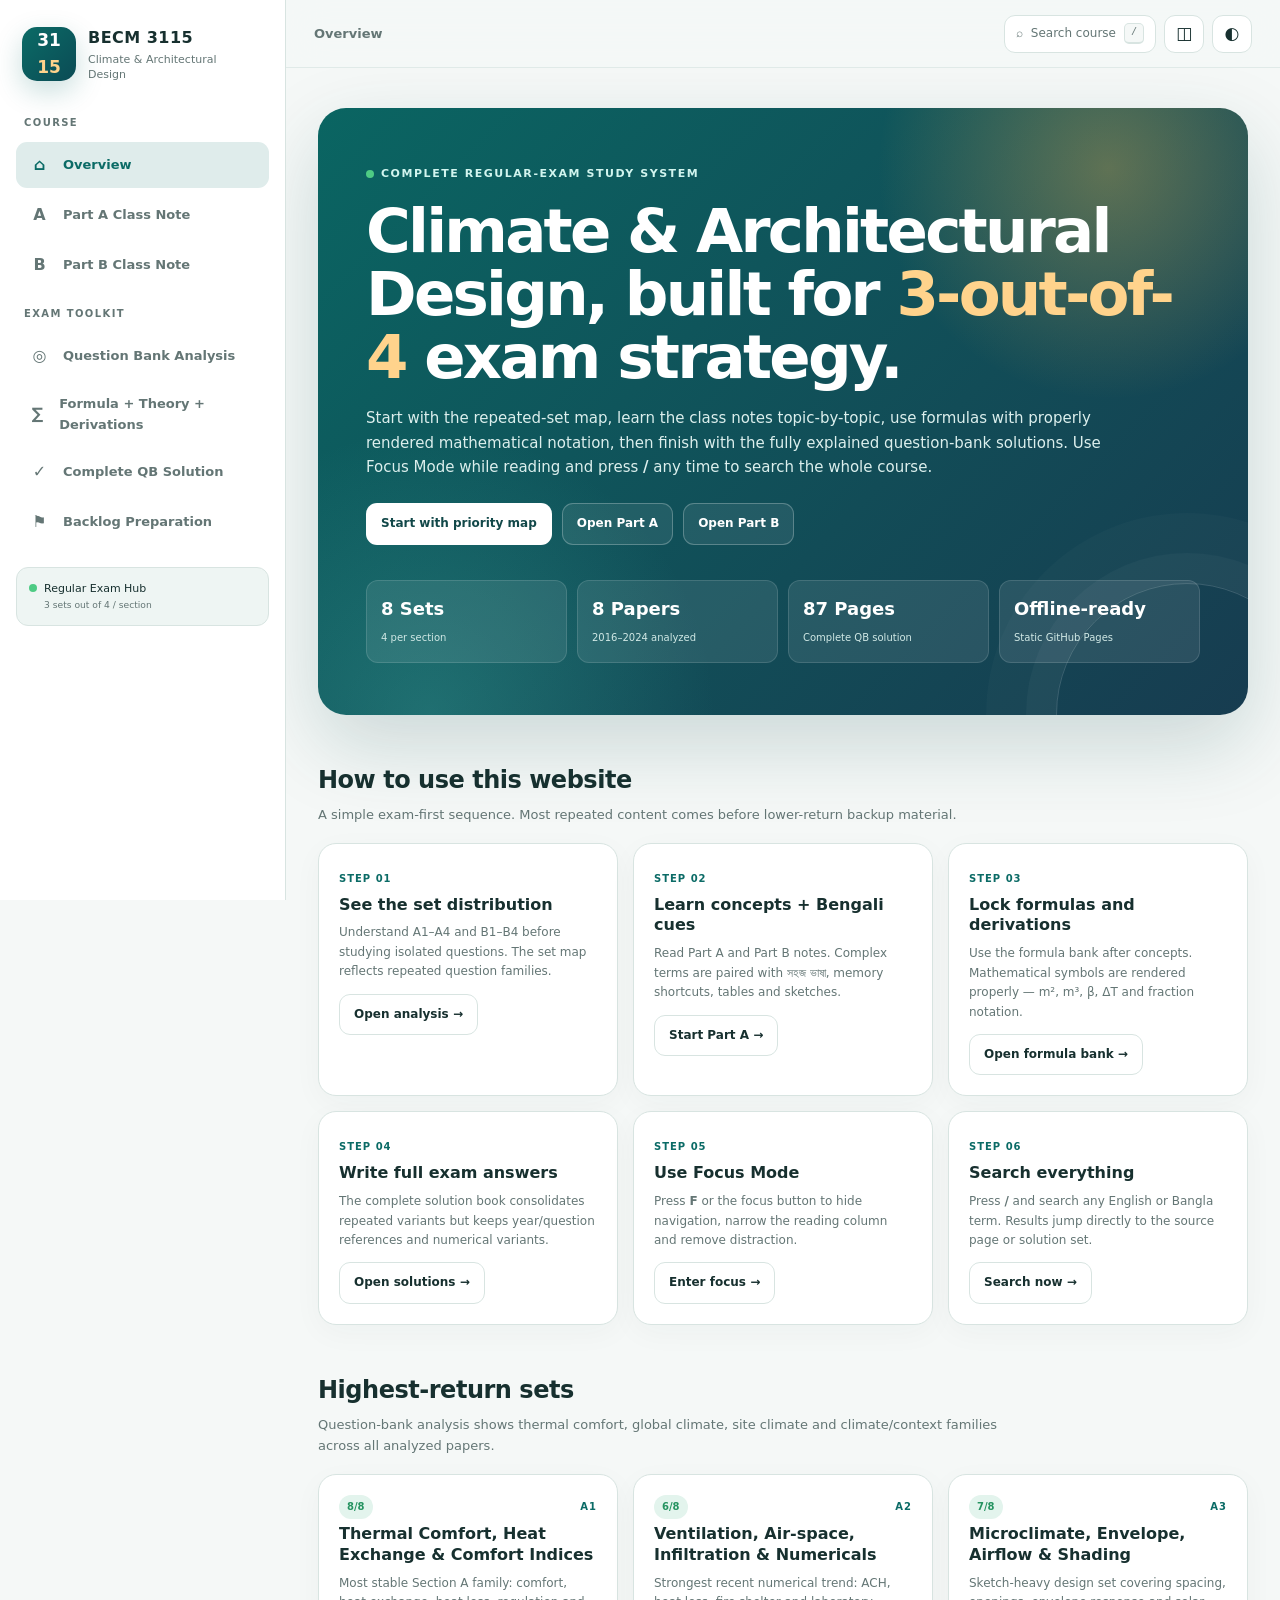
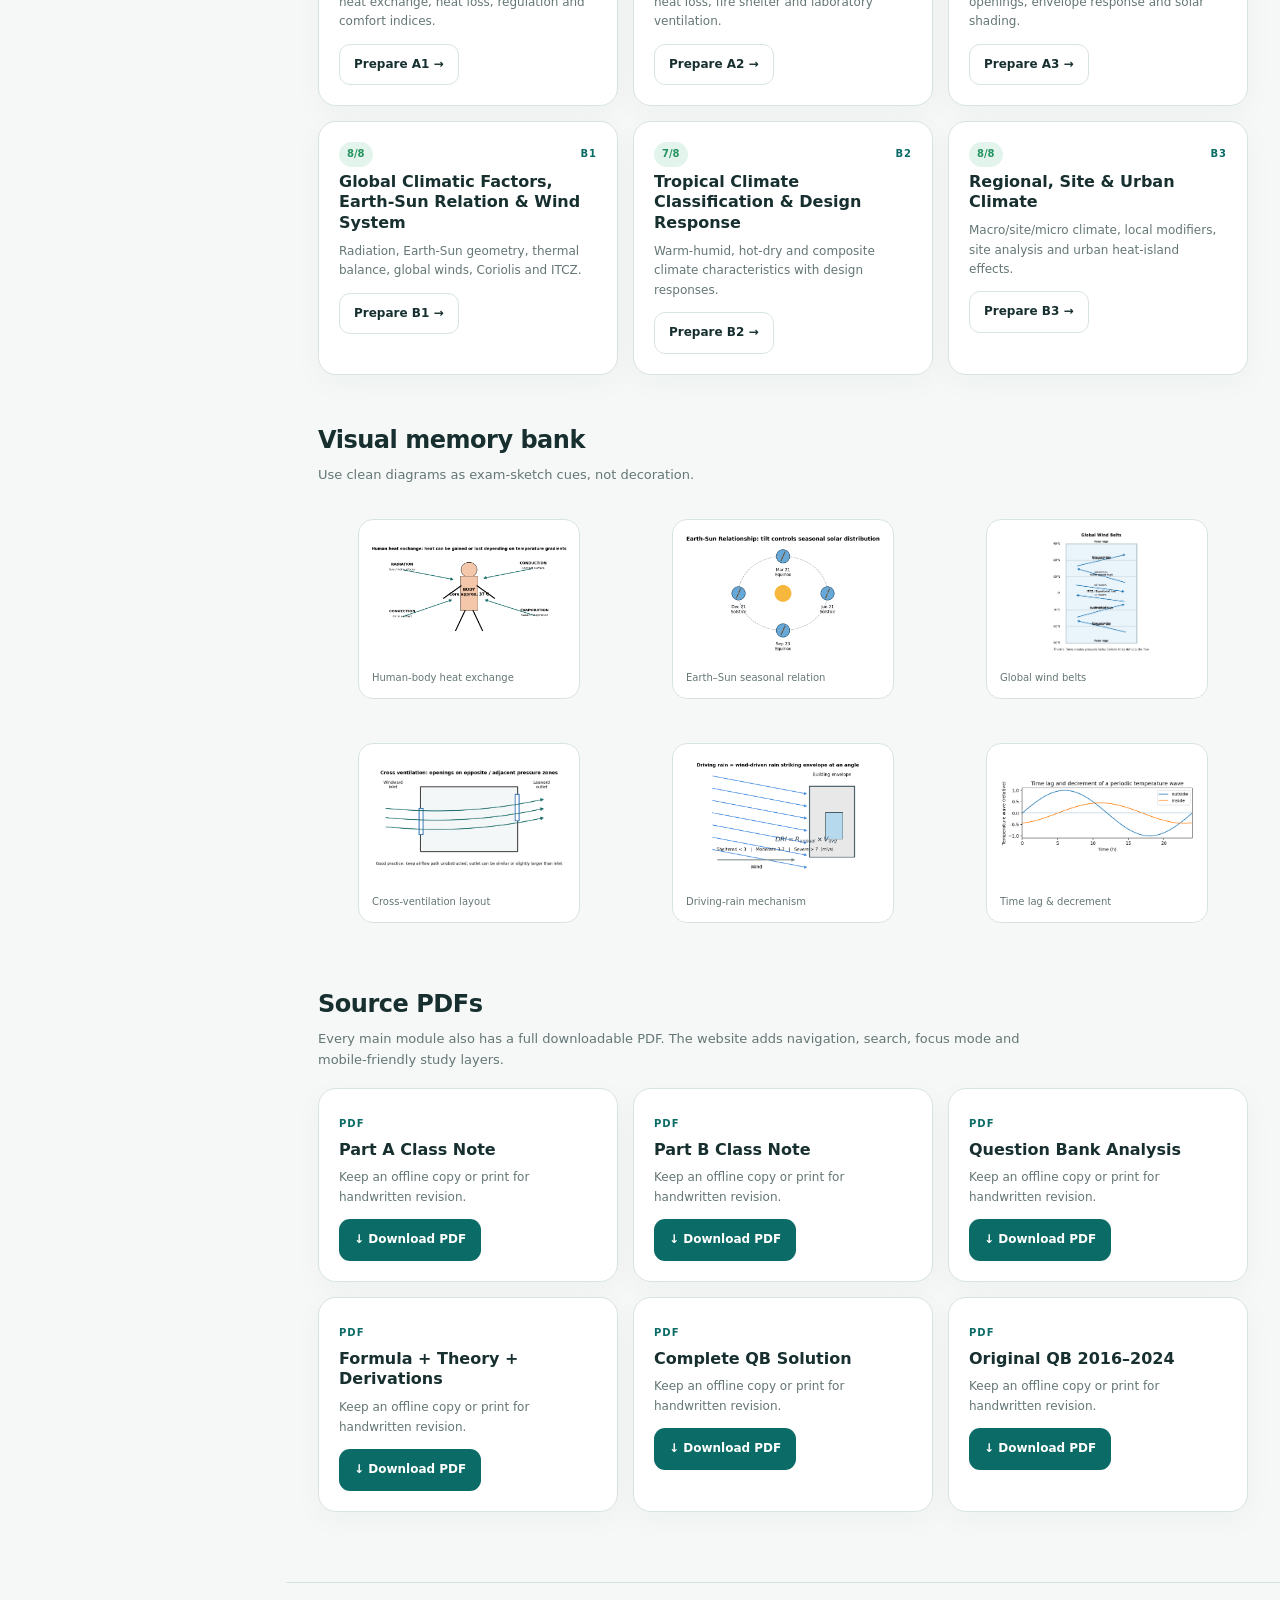
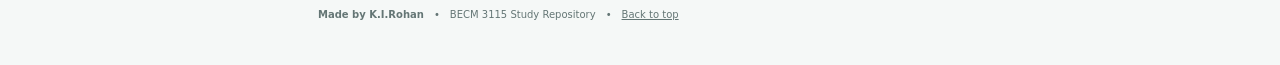
==== index.html @ ca689775 "Add files via upload" ====
<!doctype html>
<html lang="en" data-theme="light">
<head>
<meta charset="utf-8"><meta name="viewport" content="width=device-width,initial-scale=1,viewport-fit=cover">
<meta name="theme-color" content="#0b6b66"><meta name="description" content="BECM 3115 Climate & Architectural Design — complete exam-focused learning website with class notes, question bank analysis, formulas, derivations and complete solutions.">
<title>BECM 3115 — Climate & Architectural Design</title>
<link rel="icon" href="assets/img/favicon.svg" type="image/svg+xml">
<link rel="manifest" href="manifest.webmanifest"><link rel="stylesheet" href="assets/css/styles.css">
</head>
<body>
<div id="appShell">
  <div id="readingProgress"></div>
  <aside class="sidebar" id="sidebar" aria-label="Course navigation">
    <a class="brand" href="#home"><span class="brandMark">31<span>15</span></span><span><b>BECM 3115</b><small>Climate & Architectural Design</small></span></a>
    <nav id="navList"></nav>
    <div class="sideFoot"><span class="pulseDot"></span><span>Regular Exam Hub</span><small>3 sets out of 4 / section</small></div>
  </aside>
  <div class="scrim" id="scrim"></div>
  <main class="main">
    <header class="topbar">
      <button class="iconBtn mobileOnly" id="menuBtn" aria-label="Open navigation">☰</button>
      <div class="crumb" id="crumb">Course Overview</div>
      <div class="topActions">
        <button class="searchBtn" id="openSearch"><span>⌕</span><span class="searchLabel">Search course</span><kbd>/</kbd></button>
        <button class="iconBtn" id="focusBtn" title="Focus mode (F)" aria-label="Toggle focus mode">◫</button>
        <button class="iconBtn" id="themeBtn" title="Light/Dark mode" aria-label="Toggle theme">◐</button>
      </div>
    </header>
    <div id="view" class="view" aria-live="polite"></div>
    <footer><b>Made by K.I.Rohan</b><span>•</span><span>BECM 3115 Study Repository</span><span>•</span><a href="#home">Back to top</a></footer>
  </main>
</div>
<div class="searchOverlay" id="searchOverlay" hidden>
  <div class="searchPanel" role="dialog" aria-modal="true" aria-label="Course search">
    <div class="searchHead"><span>⌕</span><input id="searchInput" autocomplete="off" placeholder="Search heat balance, DRI, ventilation, KHANA…"><button id="closeSearch">Esc</button></div>
    <div class="searchMeta" id="searchMeta">Type at least 2 characters. Bengali and English terms are supported.</div>
    <div class="searchResults" id="searchResults"></div>
  </div>
</div>
<noscript><div style="padding:2rem;font-family:sans-serif">This study site needs JavaScript for search, routing and focus mode. PDFs are available inside <code>assets/pdfs/</code>.</div></noscript>
<script src="assets/js/app.js" defer></script>
</body></html>
---- assets/css/styles.css ----
:root{--bg:#f5f8f7;--surface:#fff;--surface2:#eef5f3;--text:#17302f;--muted:#647675;--line:#d8e4e1;--brand:#0b6b66;--brand2:#16857d;--gold:#b77a23;--red:#aa4e44;--navy:#183b50;--shadow:0 18px 46px rgba(15,60,57,.08);--radius:18px;--sidebar:286px;--focus-width:900px;--ease:cubic-bezier(.2,.8,.2,1)}
html[data-theme="dark"]{--bg:#0c1515;--surface:#111e1e;--surface2:#162727;--text:#e7f1ef;--muted:#98adaa;--line:#29413e;--brand:#4fc1b6;--brand2:#76d4cb;--gold:#e6ad59;--red:#dd7d73;--navy:#9cc8df;--shadow:0 18px 46px rgba(0,0,0,.28)}
*{box-sizing:border-box}html{scroll-behavior:smooth}body{margin:0;background:var(--bg);color:var(--text);font-family:Inter,ui-sans-serif,system-ui,-apple-system,"Segoe UI","Noto Sans Bengali",sans-serif;line-height:1.62;text-rendering:optimizeLegibility}a{color:inherit}button,input{font:inherit}.main{margin-left:var(--sidebar);min-height:100vh}.sidebar{position:fixed;z-index:30;inset:0 auto 0 0;width:var(--sidebar);padding:20px 16px;background:color-mix(in srgb,var(--surface) 96%,transparent);border-right:1px solid var(--line);backdrop-filter:blur(18px);overflow:auto}.brand{display:flex;align-items:center;gap:12px;text-decoration:none;padding:5px 6px 18px}.brandMark{display:grid;place-items:center;width:54px;height:54px;border-radius:15px;background:linear-gradient(135deg,var(--brand),#0b4b55);color:white;font-weight:900;font-size:17px;box-shadow:0 10px 28px rgba(11,107,102,.22)}.brandMark span{color:#ffd38c}.brand b{display:block;letter-spacing:.03em}.brand small{display:block;color:var(--muted);font-size:11px;max-width:160px;line-height:1.35;margin-top:2px}.sidebar nav{display:grid;gap:4px}.navLink{display:flex;gap:11px;align-items:center;padding:10px 11px;border-radius:11px;text-decoration:none;color:var(--muted);font-size:13px;font-weight:650;transition:.2s var(--ease)}.navLink .nicon{width:25px;text-align:center;font-size:16px}.navLink:hover{background:var(--surface2);color:var(--text);transform:translateX(2px)}.navLink.active{background:color-mix(in srgb,var(--brand) 13%,var(--surface));color:var(--brand)}.navSep{margin:14px 8px 7px;color:var(--muted);font-size:10px;font-weight:800;text-transform:uppercase;letter-spacing:.14em}.sideFoot{margin-top:22px;border:1px solid var(--line);padding:12px;border-radius:12px;background:var(--surface2);font-size:11px;display:grid;grid-template-columns:auto 1fr;gap:1px 7px;align-items:center}.sideFoot small{grid-column:2;color:var(--muted)}.pulseDot{width:8px;height:8px;background:#4ecb84;border-radius:50%;box-shadow:0 0 0 0 rgba(78,203,132,.5);animation:pulse 2s infinite}.topbar{height:68px;position:sticky;top:0;z-index:20;display:flex;align-items:center;justify-content:space-between;padding:0 28px;background:color-mix(in srgb,var(--bg) 82%,transparent);border-bottom:1px solid color-mix(in srgb,var(--line) 70%,transparent);backdrop-filter:blur(18px)}.crumb{font-size:13px;font-weight:750;color:var(--muted)}.topActions{display:flex;gap:8px;align-items:center}.iconBtn,.searchBtn{border:1px solid var(--line);background:var(--surface);color:var(--text);border-radius:11px;min-height:38px;cursor:pointer;transition:.2s var(--ease)}.iconBtn{width:40px;font-size:17px}.iconBtn:hover,.searchBtn:hover{transform:translateY(-1px);box-shadow:var(--shadow);border-color:color-mix(in srgb,var(--brand) 35%,var(--line))}.searchBtn{padding:0 11px;display:flex;gap:8px;align-items:center;color:var(--muted);font-size:12px}.searchBtn kbd{font-size:10px;border:1px solid var(--line);border-bottom-width:2px;padding:1px 6px;border-radius:5px;background:var(--bg)}.view{max-width:1280px;margin:0 auto;padding:40px 32px 70px;animation:fade .35s var(--ease)}.hero{position:relative;overflow:hidden;padding:52px 48px;border-radius:28px;background:radial-gradient(circle at 85% 10%,rgba(240,180,77,.35),transparent 24%),radial-gradient(circle at 12% 100%,rgba(73,188,174,.28),transparent 28%),linear-gradient(135deg,#0a6562,#173c50);color:white;box-shadow:0 30px 80px rgba(10,70,70,.18)}.hero:after{content:"";position:absolute;width:260px;height:260px;border:1px solid rgba(255,255,255,.16);border-radius:50%;right:-70px;bottom:-130px;box-shadow:0 0 0 30px rgba(255,255,255,.03),0 0 0 70px rgba(255,255,255,.02)}.eyebrow{display:inline-flex;align-items:center;gap:7px;font-size:11px;text-transform:uppercase;letter-spacing:.14em;font-weight:850;color:#d2f5ef}.hero h1{font-size:clamp(32px,5vw,61px);line-height:1.03;letter-spacing:-.045em;margin:14px 0 18px;max-width:830px}.hero p{max-width:760px;color:#dcefed;font-size:15px}.heroActions,.pageActions{display:flex;gap:10px;flex-wrap:wrap;margin-top:24px}.btn{display:inline-flex;align-items:center;justify-content:center;gap:8px;border-radius:11px;padding:10px 14px;border:1px solid transparent;text-decoration:none;font-weight:750;font-size:12px;cursor:pointer;transition:.2s var(--ease)}.btn.primary{background:white;color:#124849}.btn.secondary{background:rgba(255,255,255,.08);color:white;border-color:rgba(255,255,255,.25)}.btn.brand{background:var(--brand);color:#fff}.btn.ghost{background:var(--surface);border-color:var(--line);color:var(--text)}.btn:hover{transform:translateY(-2px);box-shadow:0 12px 30px rgba(0,0,0,.12)}.heroStats{display:grid;grid-template-columns:repeat(4,minmax(0,1fr));gap:10px;margin-top:35px;max-width:850px}.heroStat{padding:13px 14px;background:rgba(255,255,255,.09);border:1px solid rgba(255,255,255,.13);border-radius:12px}.heroStat b{display:block;font-size:18px}.heroStat span{font-size:10px;color:#d0e8e5}.sectionHead{display:flex;gap:18px;justify-content:space-between;align-items:end;margin:46px 0 18px}.sectionHead h2{font-size:24px;letter-spacing:-.02em;margin:0}.sectionHead p{margin:4px 0 0;color:var(--muted);font-size:13px;max-width:720px}.grid{display:grid;grid-template-columns:repeat(3,minmax(0,1fr));gap:15px}.grid.two{grid-template-columns:repeat(2,minmax(0,1fr))}.card{border:1px solid var(--line);background:var(--surface);border-radius:var(--radius);padding:20px;box-shadow:0 8px 30px rgba(13,60,57,.035);transition:.25s var(--ease);position:relative;overflow:hidden}.card:hover{transform:translateY(-3px);box-shadow:var(--shadow);border-color:color-mix(in srgb,var(--brand) 32%,var(--line))}.card h3{margin:5px 0 8px;font-size:16px;line-height:1.3}.card p{font-size:12px;color:var(--muted);margin:0 0 12px}.card .mini{font-size:10px;text-transform:uppercase;letter-spacing:.1em;color:var(--brand);font-weight:850}.badge{display:inline-flex;align-items:center;padding:4px 8px;border-radius:999px;background:var(--surface2);color:var(--muted);font-size:10px;font-weight:800}.badge.s{background:color-mix(in srgb,#36b37e 14%,var(--surface));color:#259360}.badge.a{background:color-mix(in srgb,var(--gold) 15%,var(--surface));color:var(--gold)}.cardRow{display:flex;justify-content:space-between;gap:10px;align-items:center}.priorityStrip{height:4px;position:absolute;inset:0 0 auto;background:linear-gradient(90deg,var(--brand),#69c6b9,var(--gold))}.note{padding:15px 17px;border:1px solid color-mix(in srgb,var(--gold) 35%,var(--line));border-left:4px solid var(--gold);background:color-mix(in srgb,var(--gold) 7%,var(--surface));border-radius:12px;font-size:12px}.note strong{color:var(--gold)}.pageHero{display:grid;grid-template-columns:1fr auto;gap:20px;align-items:center;border-bottom:1px solid var(--line);padding-bottom:24px}.pageHero h1{font-size:clamp(28px,4vw,44px);margin:4px 0 8px;line-height:1.1;letter-spacing:-.035em}.pageHero p{color:var(--muted);max-width:760px;margin:0}.pageHero .tag{color:var(--brand);font-size:11px;font-weight:850;text-transform:uppercase;letter-spacing:.12em}.toc{display:flex;gap:8px;flex-wrap:wrap;margin:22px 0}.toc a,.setTab{padding:7px 10px;border:1px solid var(--line);background:var(--surface);border-radius:9px;text-decoration:none;font-size:11px;color:var(--muted);font-weight:700;cursor:pointer}.toc a:hover,.setTab:hover,.setTab.active{color:var(--brand);border-color:var(--brand);background:color-mix(in srgb,var(--brand) 7%,var(--surface))}.topicList{display:grid;gap:14px}.topic{display:grid;grid-template-columns:100px 1fr 190px;gap:18px;align-items:center;padding:18px;border:1px solid var(--line);background:var(--surface);border-radius:16px}.topicNum{font-size:34px;font-weight:900;color:color-mix(in srgb,var(--brand) 35%,var(--muted));letter-spacing:-.05em}.topic h3{margin:0 0 4px;font-size:16px}.topic p{margin:0;color:var(--muted);font-size:12px}.topic img{width:100%;height:100px;object-fit:contain;border-radius:10px;background:var(--surface2)}.formulaGrid{display:grid;grid-template-columns:repeat(2,minmax(0,1fr));gap:14px}.formulaCard{padding:18px;border:1px solid var(--line);border-radius:15px;background:var(--surface)}.formulaCard h3{font-size:14px;margin:0}.formulaCard math{font-size:1.35rem;margin:14px 0;color:var(--navy);overflow:auto;max-width:100%}.formulaCard p{font-size:11px;color:var(--muted);margin:0}.status{font-size:9px;font-weight:900;letter-spacing:.1em;padding:3px 7px;border-radius:99px;background:var(--surface2);color:var(--brand)}.dataTable{width:100%;border-collapse:separate;border-spacing:0;overflow:hidden;border:1px solid var(--line);border-radius:13px;background:var(--surface);font-size:12px}.dataTable th,.dataTable td{padding:10px 12px;border-bottom:1px solid var(--line);text-align:left}.dataTable th{background:var(--navy);color:var(--bg);font-size:10px;text-transform:uppercase;letter-spacing:.08em}.dataTable tr:last-child td{border-bottom:0}.dataTable td.num{font-variant-numeric:tabular-nums}.paperReader{margin-top:18px;display:grid;gap:16px}.paperPage{border:1px solid var(--line);border-radius:16px;background:var(--surface);overflow:hidden;scroll-margin-top:88px}.paperHead{display:flex;justify-content:space-between;align-items:center;padding:11px 15px;border-bottom:1px solid var(--line);background:var(--surface2)}.paperHead b{font-size:12px}.paperHead span{font-size:10px;color:var(--muted)}.paperText{margin:0;padding:18px;font-family:"Noto Sans Bengali",Inter,system-ui,sans-serif;font-size:12px;line-height:1.58;white-space:pre-wrap;overflow-wrap:anywhere;color:var(--text)}.readerControls{display:flex;gap:9px;flex-wrap:wrap;align-items:center;margin:18px 0}.readerControls select,.readerControls input{border:1px solid var(--line);border-radius:9px;background:var(--surface);color:var(--text);padding:8px 10px;font-size:11px}.diagramGrid{display:grid;grid-template-columns:repeat(3,minmax(0,1fr));gap:12px}.diagram{border:1px solid var(--line);border-radius:15px;background:var(--surface);padding:10px}.diagram img{width:100%;aspect-ratio:16/10;object-fit:contain;background:white;border-radius:10px}.diagram figcaption{font-size:10px;color:var(--muted);padding:7px 3px 2px}.backlogTimeline{display:grid;grid-template-columns:repeat(7,minmax(0,1fr));gap:8px}.day{border:1px solid var(--line);border-radius:12px;background:var(--surface);padding:12px;min-height:154px}.day b{display:block;font-size:11px;color:var(--brand);margin-bottom:6px}.day h4{font-size:12px;margin:0 0 5px}.day p{font-size:10px;color:var(--muted);margin:0}.checklist{display:grid;gap:8px}.check{display:flex;gap:10px;align-items:flex-start;border:1px solid var(--line);background:var(--surface);padding:11px 13px;border-radius:11px;font-size:12px}.check input{accent-color:var(--brand);margin-top:3px}.check.done{opacity:.55;text-decoration:line-through}.searchOverlay{position:fixed;z-index:100;inset:0;background:rgba(5,22,21,.58);backdrop-filter:blur(8px);padding:9vh 16px}.searchPanel{max-width:820px;margin:auto;border:1px solid var(--line);background:var(--surface);border-radius:18px;box-shadow:0 35px 100px rgba(0,0,0,.28);overflow:hidden}.searchHead{display:flex;align-items:center;gap:10px;padding:12px 14px;border-bottom:1px solid var(--line)}.searchHead input{flex:1;border:0;outline:0;background:transparent;color:var(--text);font-size:16px}.searchHead button{border:1px solid var(--line);background:var(--bg);color:var(--muted);border-radius:7px;padding:4px 8px;font-size:10px}.searchMeta{padding:8px 15px;color:var(--muted);font-size:10px;background:var(--surface2)}.searchResults{max-height:60vh;overflow:auto;padding:8px}.searchResult{display:block;text-decoration:none;padding:11px 12px;border-radius:10px}.searchResult:hover{background:var(--surface2)}.searchResult b{font-size:12px}.searchResult small{display:block;color:var(--brand);font-size:9px;font-weight:800;text-transform:uppercase;letter-spacing:.08em}.searchResult p{font-size:10px;color:var(--muted);margin:4px 0 0}.searchMark{background:color-mix(in srgb,var(--gold) 35%,transparent);color:inherit;border-radius:2px}.focusMode .sidebar,.focusMode .scrim{display:none!important}.focusMode .main{margin-left:0}.focusMode .view{max-width:var(--focus-width)}.focusMode .searchLabel,.focusMode .crumb{display:none}.focusMode .topbar{justify-content:flex-end}.mobileOnly{display:none}.scrim{display:none}footer{max-width:1280px;margin:0 auto;padding:24px 32px 42px;border-top:1px solid var(--line);color:var(--muted);font-size:10px;display:flex;gap:10px;flex-wrap:wrap}#readingProgress{position:fixed;z-index:60;left:0;top:0;height:2px;width:0;background:linear-gradient(90deg,var(--brand),var(--gold));transition:width .08s linear}.reveal{opacity:0;transform:translateY(12px);transition:.5s var(--ease)}.reveal.in{opacity:1;transform:none}@keyframes fade{from{opacity:.4;transform:translateY(4px)}to{opacity:1;transform:none}}@keyframes pulse{70%{box-shadow:0 0 0 8px rgba(78,203,132,0)}100%{box-shadow:0 0 0 0 rgba(78,203,132,0)}}
@media(max-width:1050px){.grid{grid-template-columns:repeat(2,minmax(0,1fr))}.heroStats{grid-template-columns:repeat(2,minmax(0,1fr))}.backlogTimeline{grid-template-columns:repeat(4,minmax(0,1fr))}.topic{grid-template-columns:72px 1fr}.topic img{display:none}.diagramGrid{grid-template-columns:repeat(2,minmax(0,1fr))}}
@media(max-width:820px){:root{--sidebar:280px}.main{margin-left:0}.sidebar{transform:translateX(-105%);transition:.25s var(--ease);box-shadow:20px 0 60px rgba(0,0,0,.16)}body.menuOpen .sidebar{transform:none}.scrim{position:fixed;z-index:25;inset:0;background:rgba(0,0,0,.38)}body.menuOpen .scrim{display:block}.mobileOnly{display:inline-grid;place-items:center}.topbar{padding:0 15px}.view{padding:28px 16px 55px}.hero{padding:38px 24px}.hero h1{font-size:37px}.pageHero{grid-template-columns:1fr}.pageActions{margin-top:4px}.grid,.grid.two,.formulaGrid{grid-template-columns:1fr}.backlogTimeline{grid-template-columns:repeat(2,minmax(0,1fr))}.searchLabel{display:none}.searchBtn kbd{display:none}.topic{grid-template-columns:56px 1fr;padding:14px}.topicNum{font-size:25px}.diagramGrid{grid-template-columns:1fr}.paperText{font-size:11px;padding:14px}footer{padding:20px 16px 35px}}
@media(max-width:480px){.heroStats{grid-template-columns:1fr 1fr}.heroStat b{font-size:15px}.hero{border-radius:20px}.backlogTimeline{grid-template-columns:1fr}.crumb{max-width:120px;white-space:nowrap;overflow:hidden;text-overflow:ellipsis}.searchOverlay{padding:5vh 8px}.sectionHead{align-items:start;flex-direction:column}.formulaCard math{font-size:1.08rem}}
@media(prefers-reduced-motion:reduce){*,*:before,*:after{animation:none!important;transition:none!important;scroll-behavior:auto!important}.reveal{opacity:1;transform:none}}
@media print{.sidebar,.topbar,.searchOverlay,#readingProgress,.pageActions,.readerControls,footer{display:none!important}.main{margin:0}.view{max-width:none;padding:0}.card,.paperPage,.formulaCard{box-shadow:none;break-inside:avoid}.hero{color:#111;background:white;border:1px solid #ccc}}
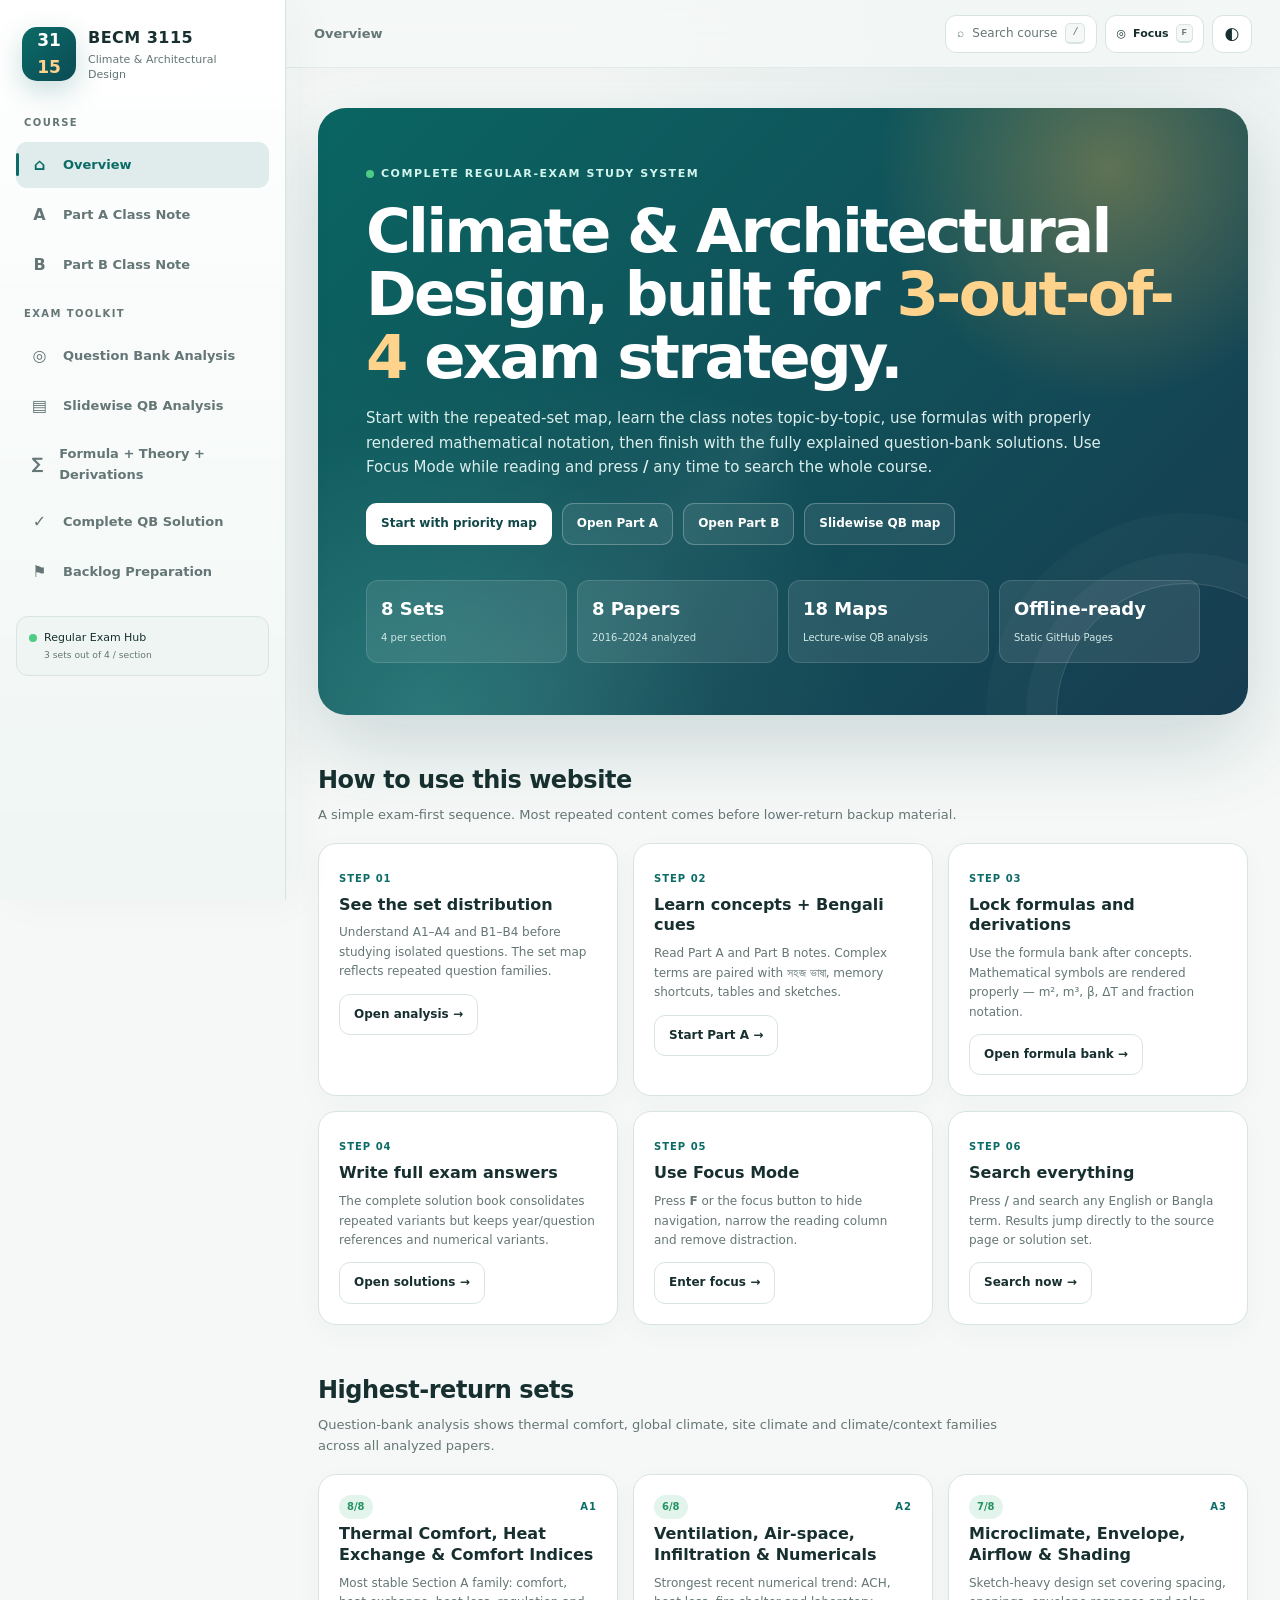
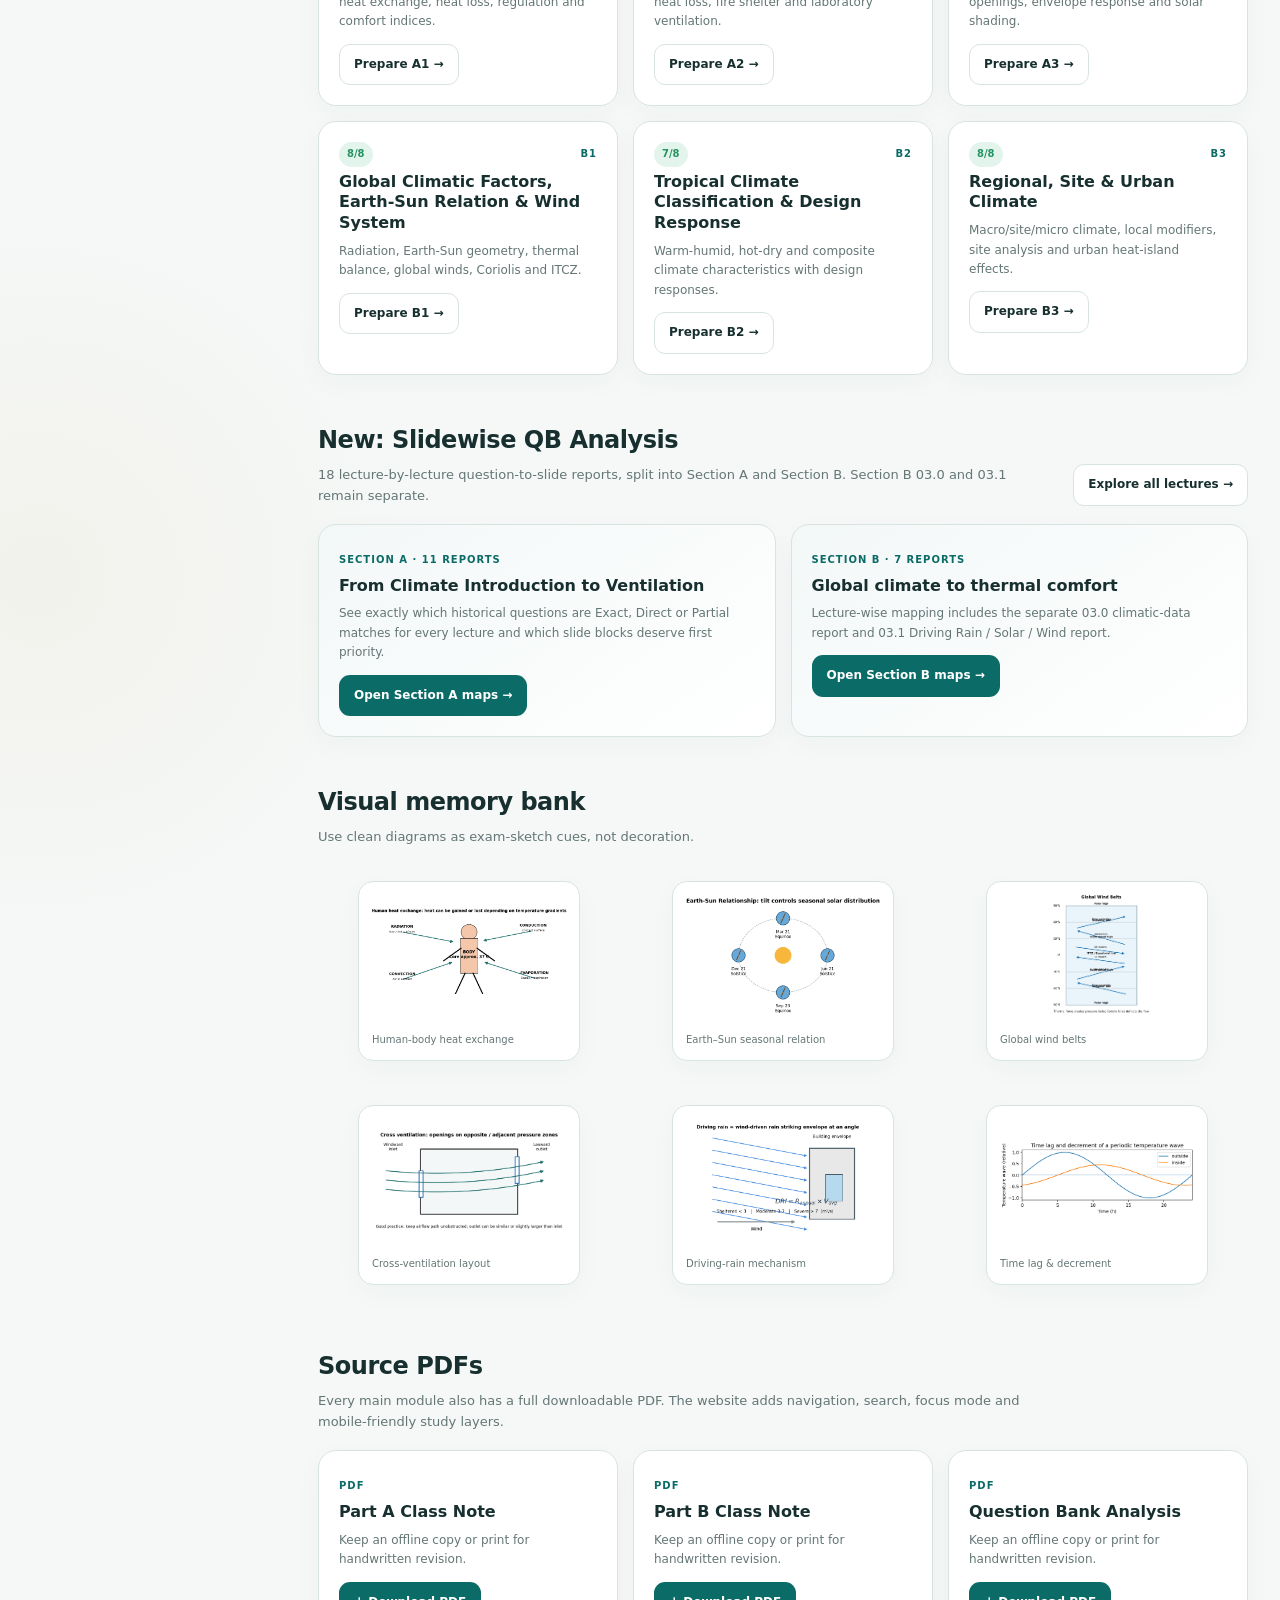
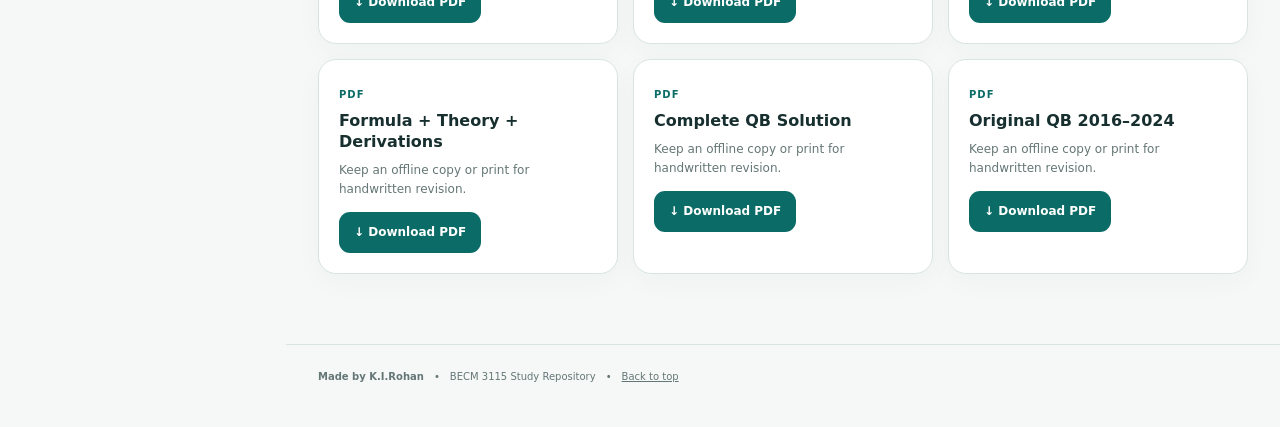
==== commit afce6858: "Add files via upload" ====
--- a/index.html
+++ b/index.html
@@ -2,7 +2,7 @@
 <html lang="en" data-theme="light">
 <head>
 <meta charset="utf-8"><meta name="viewport" content="width=device-width,initial-scale=1,viewport-fit=cover">
-<meta name="theme-color" content="#0b6b66"><meta name="description" content="BECM 3115 Climate & Architectural Design — complete exam-focused learning website with class notes, question bank analysis, formulas, derivations and complete solutions.">
+<meta name="theme-color" content="#0b6b66"><meta name="description" content="BECM 3115 Climate & Architectural Design — complete exam-focused learning website with class notes, set-wise and slidewise question-bank analysis, formulas, derivations and complete solutions.">
 <title>BECM 3115 — Climate & Architectural Design</title>
 <link rel="icon" href="assets/img/favicon.svg" type="image/svg+xml">
 <link rel="manifest" href="manifest.webmanifest"><link rel="stylesheet" href="assets/css/styles.css">
@@ -22,13 +22,23 @@
       <div class="crumb" id="crumb">Course Overview</div>
       <div class="topActions">
         <button class="searchBtn" id="openSearch"><span>⌕</span><span class="searchLabel">Search course</span><kbd>/</kbd></button>
-        <button class="iconBtn" id="focusBtn" title="Focus mode (F)" aria-label="Toggle focus mode">◫</button>
+        <button class="focusToggle" id="focusBtn" title="Focus mode (F)" aria-label="Toggle focus mode" aria-pressed="false"><span class="focusGlyph">◎</span><span class="focusLabel">Focus</span><kbd>F</kbd></button>
         <button class="iconBtn" id="themeBtn" title="Light/Dark mode" aria-label="Toggle theme">◐</button>
       </div>
     </header>
     <div id="view" class="view" aria-live="polite"></div>
     <footer><b>Made by K.I.Rohan</b><span>•</span><span>BECM 3115 Study Repository</span><span>•</span><a href="#home">Back to top</a></footer>
   </main>
+</div>
+<div class="focusDock" id="focusDock" aria-hidden="true">
+  <div class="focusDockState"><span class="focusDot"></span><span><b>Focus mode</b><small>Distraction-free reading</small></span></div>
+  <div class="focusDockTools">
+    <button id="focusSmaller" title="Smaller reading text" aria-label="Smaller reading text">A−</button>
+    <button id="focusReset" title="Reset reading text" aria-label="Reset reading text">A</button>
+    <button id="focusLarger" title="Larger reading text" aria-label="Larger reading text">A+</button>
+    <button id="focusSearch" title="Search course" aria-label="Search course">⌕</button>
+    <button class="focusExit" id="exitFocus" title="Exit focus mode">Exit <kbd>F</kbd></button>
+  </div>
 </div>
 <div class="searchOverlay" id="searchOverlay" hidden>
   <div class="searchPanel" role="dialog" aria-modal="true" aria-label="Course search">
--- a/assets/css/styles.css
+++ b/assets/css/styles.css
@@ -7,3 +7,30 @@
 @media(max-width:480px){.heroStats{grid-template-columns:1fr 1fr}.heroStat b{font-size:15px}.hero{border-radius:20px}.backlogTimeline{grid-template-columns:1fr}.crumb{max-width:120px;white-space:nowrap;overflow:hidden;text-overflow:ellipsis}.searchOverlay{padding:5vh 8px}.sectionHead{align-items:start;flex-direction:column}.formulaCard math{font-size:1.08rem}}
 @media(prefers-reduced-motion:reduce){*,*:before,*:after{animation:none!important;transition:none!important;scroll-behavior:auto!important}.reveal{opacity:1;transform:none}}
 @media print{.sidebar,.topbar,.searchOverlay,#readingProgress,.pageActions,.readerControls,footer{display:none!important}.main{margin:0}.view{max-width:none;padding:0}.card,.paperPage,.formulaCard{box-shadow:none;break-inside:avoid}.hero{color:#111;background:white;border:1px solid #ccc}}
+
+
+/* ===== 2026 Modern Study UI Upgrade ===== */
+:root{--reader-scale:1;--violet:#6d5bd0;--cyan:#2aa9a1;--focus-bg:#f8fbfa}
+html[data-theme="dark"]{--focus-bg:#0a1111}
+body{background-image:radial-gradient(circle at 80% 0%,color-mix(in srgb,var(--brand) 7%,transparent),transparent 28rem),radial-gradient(circle at 3% 60%,color-mix(in srgb,var(--gold) 5%,transparent),transparent 24rem)}
+.sidebar{background:linear-gradient(180deg,color-mix(in srgb,var(--surface) 98%,transparent),color-mix(in srgb,var(--surface2) 92%,var(--surface)));box-shadow:12px 0 45px rgba(12,55,52,.035)}
+.navLink{position:relative}.navLink.active:before{content:"";position:absolute;left:0;top:25%;height:50%;width:3px;border-radius:9px;background:var(--brand)}
+.topbar{box-shadow:0 6px 30px rgba(13,60,57,.025)}
+.focusToggle{display:inline-flex;align-items:center;gap:7px;height:38px;padding:0 10px;border:1px solid var(--line);background:var(--surface);color:var(--text);border-radius:11px;cursor:pointer;font-size:11px;font-weight:800;transition:.2s var(--ease)}
+.focusToggle:hover,.focusToggle.active{transform:translateY(-1px);border-color:color-mix(in srgb,var(--brand) 45%,var(--line));background:color-mix(in srgb,var(--brand) 8%,var(--surface));color:var(--brand)}
+.focusToggle kbd{font-size:9px;border:1px solid var(--line);border-bottom-width:2px;border-radius:5px;padding:1px 5px;background:var(--bg);color:var(--muted)}
+.hero{isolation:isolate}.hero:before{content:"";position:absolute;inset:-50%;z-index:-1;background:conic-gradient(from 160deg at 50% 50%,transparent,rgba(255,255,255,.06),transparent 34%);animation:heroGlow 14s linear infinite}.heroActions .btn{backdrop-filter:blur(8px)}
+.pageHero{padding:28px 30px;margin-bottom:18px;border:1px solid var(--line);border-radius:22px;background:linear-gradient(145deg,color-mix(in srgb,var(--surface) 97%,var(--brand)),var(--surface));box-shadow:0 18px 55px rgba(13,60,57,.055)}
+.card,.topic,.formulaCard,.paperPage,.diagram{box-shadow:0 8px 28px rgba(13,60,57,.032)}
+.featureCard{background:linear-gradient(145deg,color-mix(in srgb,var(--brand) 5%,var(--surface)),var(--surface))}
+.slidewiseTabs{display:flex;gap:8px;flex-wrap:wrap;margin:22px 0}.slidewiseTabs a{display:inline-flex;align-items:center;gap:8px;padding:9px 12px;border:1px solid var(--line);border-radius:999px;background:var(--surface);text-decoration:none;color:var(--muted);font-size:11px;font-weight:800}.slidewiseTabs a span{display:grid;place-items:center;min-width:22px;height:22px;padding:0 5px;border-radius:999px;background:var(--surface2);font-size:9px}.slidewiseTabs a:hover,.slidewiseTabs a.active{color:var(--brand);border-color:color-mix(in srgb,var(--brand) 48%,var(--line));background:color-mix(in srgb,var(--brand) 7%,var(--surface))}
+.sectionBand{margin-top:34px;scroll-margin-top:85px}.sectionBandHead{display:flex;justify-content:space-between;gap:20px;align-items:end;margin-bottom:14px;padding:0 3px}.sectionBandHead span{font-size:10px;letter-spacing:.13em;text-transform:uppercase;color:var(--brand);font-weight:900}.sectionBandHead h2{font-size:26px;margin:3px 0 0}.sectionBandHead p{max-width:620px;margin:0;color:var(--muted);font-size:12px;text-align:right}
+.lectureGrid{display:grid;grid-template-columns:repeat(2,minmax(0,1fr));gap:14px}.lectureCard{position:relative;overflow:hidden;border:1px solid var(--line);border-radius:18px;background:var(--surface);padding:18px;box-shadow:0 10px 34px rgba(13,60,57,.04);transition:.25s var(--ease)}.lectureCard:after{content:"";position:absolute;right:-40px;top:-55px;width:130px;height:130px;border-radius:50%;background:color-mix(in srgb,var(--brand) 5%,transparent);pointer-events:none}.lectureCard:hover{transform:translateY(-3px);box-shadow:var(--shadow);border-color:color-mix(in srgb,var(--brand) 36%,var(--line))}.lectureTop{display:grid;grid-template-columns:58px 1fr;gap:12px;align-items:start}.lectureNo{display:grid;place-items:center;width:54px;height:54px;border-radius:15px;background:linear-gradient(135deg,color-mix(in srgb,var(--brand) 16%,var(--surface)),color-mix(in srgb,var(--brand) 6%,var(--surface)));border:1px solid color-mix(in srgb,var(--brand) 20%,var(--line));font-size:19px;font-weight:950;color:var(--brand);letter-spacing:-.04em}.lectureCard h3{font-size:16px;margin:5px 0 0;line-height:1.3}.lectureCard>p{font-size:11px;color:var(--muted);display:-webkit-box;-webkit-line-clamp:3;-webkit-box-orient:vertical;overflow:hidden;min-height:53px}.signal{display:inline-flex;align-items:center;padding:3px 7px;border-radius:999px;font-size:8px;text-transform:uppercase;letter-spacing:.09em;font-weight:900}.signal.hot{background:color-mix(in srgb,#e35d56 13%,var(--surface));color:#c8453f}.signal.very{background:color-mix(in srgb,var(--gold) 14%,var(--surface));color:var(--gold)}.signal.high{background:color-mix(in srgb,var(--brand) 12%,var(--surface));color:var(--brand)}.signal.support{background:var(--surface2);color:var(--muted)}
+.lectureStats{display:grid;grid-template-columns:repeat(3,1fr);gap:7px;margin:13px 0}.lectureStats span{display:block;padding:8px;border-radius:10px;background:var(--surface2);font-size:9px;color:var(--muted)}.lectureStats b{display:block;font-size:13px;color:var(--text)}.matchBar{display:flex;height:7px;border-radius:999px;overflow:hidden;background:var(--surface2);margin-top:9px}.matchBar span.exact{background:#31a46c}.matchBar span.direct{background:#3c82d6}.matchBar span.partial{background:#d39942}.matchLegend{display:flex;gap:10px;flex-wrap:wrap;margin-top:6px;font-size:8px;color:var(--muted)}.matchLegend span{display:inline-flex;gap:4px;align-items:center}.matchLegend i{width:7px;height:7px;border-radius:50%}.matchLegend i.exact{background:#31a46c}.matchLegend i.direct{background:#3c82d6}.matchLegend i.partial{background:#d39942}.lectureActions{display:flex;gap:8px;margin-top:14px;flex-wrap:wrap}
+.metricGrid{display:grid;grid-template-columns:repeat(4,minmax(0,1fr));gap:10px;margin:18px 0}.metricGrid article{border:1px solid var(--line);background:var(--surface);border-radius:14px;padding:14px}.metricGrid span{display:block;color:var(--muted);font-size:9px;text-transform:uppercase;letter-spacing:.08em;font-weight:800}.metricGrid b{font-size:25px;letter-spacing:-.04em;color:var(--brand)}.analysisPanel{display:grid;grid-template-columns:1fr 1fr;gap:22px;align-items:center;border:1px solid var(--line);background:linear-gradient(145deg,var(--surface),color-mix(in srgb,var(--brand) 4%,var(--surface)));padding:20px;border-radius:16px;margin:14px 0}.analysisPanel h2{margin:6px 0 4px;font-size:18px}.analysisPanel p{margin:0;color:var(--muted);font-size:11px}.slideReportText{font-size:calc(12px * var(--reader-scale));line-height:1.63}
+.focusDock{display:none;position:fixed;z-index:90;top:12px;left:50%;transform:translateX(-50%);width:min(760px,calc(100% - 24px));align-items:center;justify-content:space-between;gap:16px;padding:9px 10px 9px 13px;border:1px solid color-mix(in srgb,var(--brand) 30%,var(--line));border-radius:15px;background:color-mix(in srgb,var(--surface) 91%,transparent);box-shadow:0 18px 55px rgba(0,0,0,.14);backdrop-filter:blur(18px)}.focusDockState{display:flex;align-items:center;gap:8px}.focusDockState b{display:block;font-size:10px}.focusDockState small{display:block;font-size:8px;color:var(--muted)}.focusDot{width:8px;height:8px;border-radius:50%;background:#45c37b;box-shadow:0 0 0 5px color-mix(in srgb,#45c37b 12%,transparent)}.focusDockTools{display:flex;align-items:center;gap:5px}.focusDockTools button{height:31px;min-width:32px;border:1px solid var(--line);border-radius:8px;background:var(--surface);color:var(--text);font-size:10px;font-weight:800;cursor:pointer}.focusDockTools button:hover{border-color:var(--brand);color:var(--brand)}.focusDockTools .focusExit{padding:0 9px;background:var(--brand);color:#fff;border-color:var(--brand)}.focusDock kbd{font-size:8px;opacity:.8}
+body.focusMode{background-color:var(--focus-bg)}body.focusMode .sidebar,body.focusMode .scrim,body.focusMode .topbar,body.focusMode footer{display:none!important}body.focusMode .main{margin-left:0}body.focusMode .view{max-width:960px;padding-top:76px}body.focusMode .focusDock{display:flex}body.focusMode .hero{border-radius:18px}body.focusMode .paperText{font-size:calc(13px * var(--reader-scale));line-height:1.72}body.focusMode .paperPage{border-radius:12px}body.focusMode #readingProgress{height:3px}
+@keyframes heroGlow{to{transform:rotate(1turn)}}
+@media(max-width:820px){.focusToggle{width:40px;padding:0;justify-content:center}.focusToggle .focusLabel,.focusToggle kbd{display:none}.lectureGrid{grid-template-columns:1fr}.sectionBandHead{align-items:start;flex-direction:column}.sectionBandHead p{text-align:left}.metricGrid{grid-template-columns:repeat(2,1fr)}.analysisPanel{grid-template-columns:1fr}.pageHero{padding:22px}.focusDock{top:auto;bottom:12px}.focusDockState small{display:none}body.focusMode .view{padding-top:24px;padding-bottom:88px}.slidewiseTabs{position:sticky;top:68px;z-index:10;padding:8px 0;background:color-mix(in srgb,var(--bg) 90%,transparent);backdrop-filter:blur(12px)}}
+@media(max-width:480px){.focusDockState span:last-child{display:none}.focusDock{justify-content:center}.focusDockTools{width:100%;justify-content:center}.metricGrid{grid-template-columns:1fr 1fr}.lectureTop{grid-template-columns:48px 1fr}.lectureNo{width:44px;height:44px;font-size:16px}.lectureStats{grid-template-columns:1fr 1fr 1fr}.slidewiseTabs a{flex:1;justify-content:center}.pageHero{border-radius:17px}.sectionBandHead h2{font-size:22px}}
+@media(prefers-reduced-motion:reduce){.hero:before{animation:none!important}}
